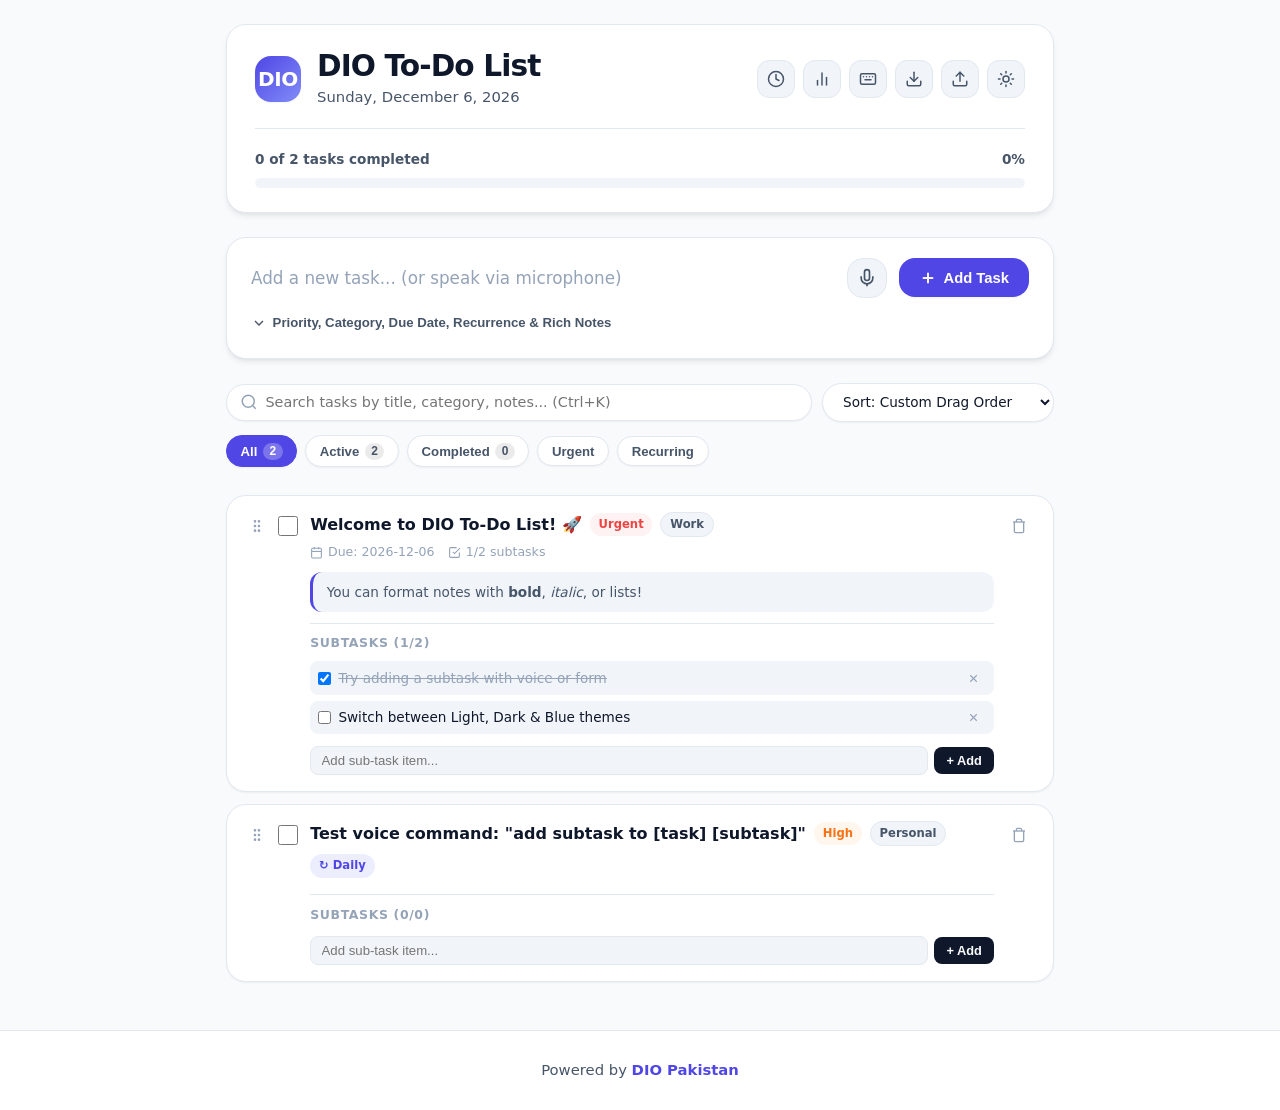
==== standalone.html @ 85b0a330 "DIO Pakistan" ====
<!DOCTYPE html>
<html lang="en">
<head>
  <meta charset="UTF-8" />
  <meta name="viewport" content="width=device-width, initial-scale=1.0" />
  <title>DIO To-Do List</title>
  <meta name="description" content="DIO To-Do List - Complete Single-File Productivity Suite" />
  <style>
    /* =========================================================
       CSS VARIABLES & THEME DEFINITIONS
       ========================================================= */
    :root {
      --font-sans: system-ui, -apple-system, BlinkMacSystemFont, "Segoe UI", Roboto, Oxygen, Ubuntu, Cantarell, "Helvetica Neue", sans-serif;
      --font-mono: ui-monospace, SFMono-Regular, Menlo, Monaco, Consolas, monospace;

      /* Light Theme Defaults */
      --bg-primary: #f8fafc;
      --bg-surface: #ffffff;
      --bg-surface-subtle: #f1f5f9;
      --bg-hover: #e2e8f0;
      --border-color: #e2e8f0;
      --border-subtle: #cbd5e1;

      --text-primary: #0f172a;
      --text-secondary: #475569;
      --text-muted: #94a3b8;

      --accent-primary: #4f46e5;
      --accent-primary-hover: #4338ca;
      --accent-primary-light: #eef2ff;
      --accent-text: #ffffff;

      --priority-urgent: #ef4444;
      --priority-urgent-bg: #fef2f2;
      --priority-high: #f97316;
      --priority-high-bg: #fff7ed;
      --priority-medium: #3b82f6;
      --priority-medium-bg: #eff6ff;
      --priority-low: #10b981;
      --priority-low-bg: #ecfdf5;

      --radius-sm: 8px;
      --radius-md: 12px;
      --radius-lg: 16px;
      --radius-xl: 20px;
      --radius-full: 9999px;

      --shadow-sm: 0 1px 2px 0 rgba(0, 0, 0, 0.05);
      --shadow-md: 0 4px 6px -1px rgba(0, 0, 0, 0.08), 0 2px 4px -2px rgba(0, 0, 0, 0.06);
      --shadow-lg: 0 10px 15px -3px rgba(0, 0, 0, 0.08), 0 4px 6px -4px rgba(0, 0, 0, 0.04);
      --shadow-xl: 0 20px 25px -5px rgba(0, 0, 0, 0.1), 0 8px 10px -6px rgba(0, 0, 0, 0.05);
      --shadow-floating: 0 12px 24px -4px rgba(79, 70, 229, 0.25);

      --transition-fast: 0.15s ease;
      --transition-normal: 0.25s cubic-bezier(0.16, 1, 0.3, 1);
    }

    /* Dark Theme */
    [data-theme="dark"] {
      --bg-primary: #090d16;
      --bg-surface: #131b2e;
      --bg-surface-subtle: #1c2742;
      --bg-hover: #263456;
      --border-color: #24304d;
      --border-subtle: #33436a;

      --text-primary: #f8fafc;
      --text-secondary: #cbd5e1;
      --text-muted: #64748b;

      --accent-primary: #6366f1;
      --accent-primary-hover: #4f46e5;
      --accent-primary-light: rgba(99, 102, 241, 0.18);
      --accent-text: #ffffff;

      --priority-urgent: #f87171;
      --priority-urgent-bg: rgba(239, 68, 68, 0.15);
      --priority-high: #fb923c;
      --priority-high-bg: rgba(249, 115, 22, 0.15);
      --priority-medium: #60a5fa;
      --priority-medium-bg: rgba(59, 130, 246, 0.15);
      --priority-low: #34d399;
      --priority-low-bg: rgba(16, 185, 129, 0.15);

      --shadow-sm: 0 1px 2px 0 rgba(0, 0, 0, 0.4);
      --shadow-md: 0 4px 10px rgba(0, 0, 0, 0.5);
      --shadow-lg: 0 10px 20px rgba(0, 0, 0, 0.6);
      --shadow-xl: 0 20px 30px rgba(0, 0, 0, 0.7);
      --shadow-floating: 0 12px 24px -4px rgba(99, 102, 241, 0.3);
    }

    /* Custom Blue Theme (Deep Ocean) */
    [data-theme="blue"] {
      --bg-primary: #0b192c;
      --bg-surface: #1e3e62;
      --bg-surface-subtle: #244870;
      --bg-hover: #2d5584;
      --border-color: #2d5584;
      --border-subtle: #3b6b9e;

      --text-primary: #ffffff;
      --text-secondary: #d1e2f3;
      --text-muted: #8eb0d4;

      --accent-primary: #0081c9;
      --accent-primary-hover: #006eb0;
      --accent-primary-light: rgba(0, 129, 201, 0.22);
      --accent-text: #ffffff;

      --priority-urgent: #ff6b6b;
      --priority-urgent-bg: rgba(255, 107, 107, 0.2);
      --priority-high: #ffa94d;
      --priority-high-bg: rgba(255, 169, 77, 0.2);
      --priority-medium: #4dabf7;
      --priority-medium-bg: rgba(77, 171, 247, 0.2);
      --priority-low: #51cf66;
      --priority-low-bg: rgba(81, 207, 102, 0.2);

      --shadow-sm: 0 1px 2px 0 rgba(0, 0, 0, 0.3);
      --shadow-md: 0 4px 10px rgba(0, 0, 0, 0.4);
      --shadow-lg: 0 10px 20px rgba(0, 0, 0, 0.5);
      --shadow-xl: 0 20px 30px rgba(0, 0, 0, 0.6);
      --shadow-floating: 0 12px 24px -4px rgba(0, 129, 201, 0.4);
    }

    /* =========================================================
       BASE & RESET
       ========================================================= */
    *, *::before, *::after {
      box-sizing: border-box;
      margin: 0;
      padding: 0;
    }

    html {
      scroll-behavior: smooth;
      -webkit-tap-highlight-color: transparent;
    }

    body {
      font-family: var(--font-sans);
      background-color: var(--bg-primary);
      color: var(--text-primary);
      line-height: 1.5;
      min-height: 100vh;
      display: flex;
      flex-direction: column;
      transition: background-color var(--transition-normal), color var(--transition-normal);
      overflow-x: hidden;
    }

    /* Container */
    .app-container {
      width: 100%;
      max-width: 860px;
      margin: 0 auto;
      padding: 1.5rem 1rem 3rem 1rem;
      flex: 1;
      display: flex;
      flex-direction: column;
      gap: 1.5rem;
    }

    /* =========================================================
       HEADER & MOBILE MEDIA QUERIES (Requested Feature #1 & #2)
       ========================================================= */
    .header-card {
      background: var(--bg-surface);
      border: 1px solid var(--border-color);
      border-radius: var(--radius-xl);
      padding: 1.5rem 1.75rem;
      box-shadow: var(--shadow-md);
      transition: all var(--transition-normal);
    }

    .header-top {
      display: flex;
      align-items: center;
      justify-content: space-between;
      gap: 1rem;
      flex-wrap: wrap;
    }

    .header-brand {
      display: flex;
      align-items: center;
      gap: 1rem;
    }

    .logo-badge {
      width: 46px;
      height: 46px;
      border-radius: var(--radius-lg);
      background: linear-gradient(135deg, var(--accent-primary), #818cf8);
      color: #ffffff;
      display: flex;
      align-items: center;
      justify-content: center;
      font-weight: 800;
      font-size: 1.25rem;
      letter-spacing: -0.02em;
      box-shadow: var(--shadow-sm);
      flex-shrink: 0;
    }

    .header-titles {
      display: flex;
      flex-direction: column;
    }

    /* Prominent Heading */
    .app-title {
      font-size: 1.85rem;
      font-weight: 800;
      letter-spacing: -0.03em;
      color: var(--text-primary);
      line-height: 1.15;
    }

    /* Header Date */
    .header-date {
      font-size: 0.925rem;
      font-weight: 500;
      color: var(--text-secondary);
      margin-top: 0.2rem;
    }

    /* Header Controls */
    .header-controls {
      display: flex;
      align-items: center;
      gap: 0.5rem;
      flex-wrap: wrap;
    }

    .icon-btn {
      background: var(--bg-surface-subtle);
      border: 1px solid var(--border-color);
      color: var(--text-secondary);
      border-radius: var(--radius-md);
      width: 38px;
      height: 38px;
      display: inline-flex;
      align-items: center;
      justify-content: center;
      cursor: pointer;
      transition: all var(--transition-fast);
      position: relative;
    }

    .icon-btn:hover {
      background: var(--bg-hover);
      color: var(--text-primary);
      border-color: var(--border-subtle);
      transform: translateY(-1px);
    }

    .icon-btn:active {
      transform: translateY(0);
    }

    .icon-btn svg {
      width: 18px;
      height: 18px;
      stroke-width: 2;
      stroke: currentColor;
      fill: none;
      stroke-linecap: round;
      stroke-linejoin: round;
    }

    /* Mobile view styles: prominent heading, date, and centered controls */
    @media (max-width: 640px) {
      .header-card {
        padding: 1.25rem 1rem;
        text-align: center;
      }
      .header-top {
        flex-direction: column;
        align-items: center;
        justify-content: center;
        gap: 1rem;
      }
      .header-brand {
        flex-direction: column;
        align-items: center;
        text-align: center;
        gap: 0.75rem;
      }
      .app-title {
        font-size: 2.15rem !important; /* Larger & more prominent on mobile */
        font-weight: 900;
        line-height: 1.1;
      }
      .header-date {
        font-size: 1.05rem !important; /* Scaled proportionately for mobile */
        font-weight: 600;
        margin-top: 0.35rem;
      }
      .header-controls {
        width: 100%;
        justify-content: center; /* Centered control icons on mobile */
        gap: 0.65rem;
      }
      .icon-btn {
        width: 42px;
        height: 42px;
      }
    }

    /* =========================================================
       PROGRESS BAR
       ========================================================= */
    .progress-section {
      margin-top: 1.25rem;
      padding-top: 1.25rem;
      border-top: 1px solid var(--border-color);
    }

    .progress-labels {
      display: flex;
      justify-content: space-between;
      align-items: center;
      font-size: 0.85rem;
      font-weight: 600;
      color: var(--text-secondary);
      margin-bottom: 0.5rem;
    }

    .progress-track {
      width: 100%;
      height: 10px;
      background: var(--bg-surface-subtle);
      border-radius: var(--radius-full);
      overflow: hidden;
      position: relative;
    }

    .progress-fill {
      height: 100%;
      background: linear-gradient(90deg, var(--accent-primary), #10b981);
      border-radius: var(--radius-full);
      transition: width 0.4s cubic-bezier(0.16, 1, 0.3, 1);
      width: 0%;
    }

    /* =========================================================
       TASK INPUT AREA & VOICE RECOGNITION
       ========================================================= */
    .task-input-card {
      background: var(--bg-surface);
      border: 1px solid var(--border-color);
      border-radius: var(--radius-xl);
      padding: 1.25rem 1.5rem;
      box-shadow: var(--shadow-md);
      display: flex;
      flex-direction: column;
      gap: 0.85rem;
      transition: all var(--transition-normal);
    }

    .task-input-main {
      display: flex;
      align-items: center;
      gap: 0.75rem;
    }

    .task-main-input {
      flex: 1;
      font-family: inherit;
      font-size: 1.05rem;
      font-weight: 500;
      color: var(--text-primary);
      background: transparent;
      border: none;
      outline: none;
    }

    .task-main-input::placeholder {
      color: var(--text-muted);
    }

    .voice-btn {
      background: var(--bg-surface-subtle);
      border: 1px solid var(--border-color);
      color: var(--text-secondary);
      border-radius: var(--radius-lg);
      width: 40px;
      height: 40px;
      display: inline-flex;
      align-items: center;
      justify-content: center;
      cursor: pointer;
      transition: all var(--transition-fast);
      flex-shrink: 0;
    }

    .voice-btn:hover {
      color: var(--text-primary);
      background: var(--bg-hover);
    }

    .voice-btn.listening {
      background: #ef4444;
      color: #ffffff;
      border-color: #dc2626;
      animation: pulse 1.2s infinite;
    }

    @keyframes pulse {
      0% { transform: scale(1); box-shadow: 0 0 0 0 rgba(239, 68, 68, 0.5); }
      70% { transform: scale(1.05); box-shadow: 0 0 0 10px rgba(239, 68, 68, 0); }
      100% { transform: scale(1); box-shadow: 0 0 0 0 rgba(239, 68, 68, 0); }
    }

    .add-task-btn {
      background: var(--accent-primary);
      color: var(--accent-text);
      border: none;
      border-radius: var(--radius-lg);
      padding: 0.65rem 1.25rem;
      font-size: 0.925rem;
      font-weight: 600;
      display: inline-flex;
      align-items: center;
      gap: 0.4rem;
      cursor: pointer;
      transition: all var(--transition-fast);
      box-shadow: var(--shadow-sm);
      flex-shrink: 0;
    }

    .add-task-btn:hover {
      background: var(--accent-primary-hover);
      transform: translateY(-1px);
      box-shadow: var(--shadow-md);
    }

    .voice-banner {
      display: none;
      padding: 0.6rem 0.9rem;
      border-radius: var(--radius-md);
      font-size: 0.85rem;
      animation: fadeIn 0.2s ease-out;
    }

    .voice-banner.active {
      display: flex;
      align-items: center;
      justify-content: space-between;
      background: #fef2f2;
      border: 1px solid #fecaca;
      color: #b91c1c;
    }

    [data-theme="dark"] .voice-banner.active {
      background: rgba(239, 68, 68, 0.15);
      border-color: rgba(239, 68, 68, 0.3);
      color: #fca5a5;
    }

    .voice-feedback {
      display: none;
      padding: 0.6rem 0.9rem;
      border-radius: var(--radius-md);
      font-size: 0.85rem;
      font-weight: 500;
    }

    .voice-feedback.success {
      display: flex;
      align-items: center;
      gap: 0.5rem;
      background: #ecfdf5;
      border: 1px solid #a7f3d0;
      color: #065f46;
    }

    .voice-feedback.error {
      display: flex;
      align-items: center;
      gap: 0.5rem;
      background: #fef2f2;
      border: 1px solid #fecaca;
      color: #991b1b;
    }

    [data-theme="dark"] .voice-feedback.success {
      background: rgba(16, 185, 129, 0.15);
      border-color: rgba(16, 185, 129, 0.3);
      color: #6ee7b7;
    }

    [data-theme="dark"] .voice-feedback.error {
      background: rgba(239, 68, 68, 0.15);
      border-color: rgba(239, 68, 68, 0.3);
      color: #fca5a5;
    }

    /* Advanced Task Details Dropdown (Collapsible) */
    .task-details-toggle {
      background: none;
      border: none;
      color: var(--text-secondary);
      font-size: 0.825rem;
      font-weight: 600;
      cursor: pointer;
      display: inline-flex;
      align-items: center;
      gap: 0.35rem;
      padding: 0.2rem 0;
    }

    .task-details-toggle:hover {
      color: var(--text-primary);
    }

    .task-details-panel {
      display: none;
      flex-direction: column;
      gap: 0.85rem;
      padding-top: 0.85rem;
      border-top: 1px dashed var(--border-color);
    }

    .task-details-panel.open {
      display: flex;
    }

    .details-grid {
      display: grid;
      grid-template-columns: repeat(auto-fit, minmax(180px, 1fr));
      gap: 0.75rem;
    }

    .form-group {
      display: flex;
      flex-direction: column;
      gap: 0.3rem;
    }

    .form-group label {
      font-size: 0.75rem;
      font-weight: 700;
      text-transform: uppercase;
      letter-spacing: 0.04em;
      color: var(--text-muted);
    }

    .form-select, .form-input {
      font-family: inherit;
      font-size: 0.875rem;
      padding: 0.5rem 0.75rem;
      border-radius: var(--radius-md);
      border: 1px solid var(--border-color);
      background: var(--bg-surface-subtle);
      color: var(--text-primary);
      outline: none;
      transition: border-color var(--transition-fast);
    }

    .form-select:focus, .form-input:focus {
      border-color: var(--accent-primary);
    }

    /* Rich Text Toolbar for Task Notes */
    .richtext-toolbar {
      display: flex;
      align-items: center;
      gap: 0.25rem;
      background: var(--bg-surface-subtle);
      border: 1px solid var(--border-color);
      border-bottom: none;
      border-top-left-radius: var(--radius-md);
      border-top-right-radius: var(--radius-md);
      padding: 0.35rem 0.5rem;
      flex-wrap: wrap;
    }

    .rt-btn {
      background: transparent;
      border: none;
      color: var(--text-secondary);
      border-radius: var(--radius-sm);
      width: 28px;
      height: 28px;
      display: inline-flex;
      align-items: center;
      justify-content: center;
      font-size: 0.85rem;
      font-weight: 700;
      cursor: pointer;
    }

    .rt-btn:hover {
      background: var(--bg-hover);
      color: var(--text-primary);
    }

    .richtext-editor {
      min-height: 70px;
      max-height: 160px;
      overflow-y: auto;
      border: 1px solid var(--border-color);
      border-bottom-left-radius: var(--radius-md);
      border-bottom-right-radius: var(--radius-md);
      padding: 0.6rem 0.75rem;
      font-size: 0.875rem;
      color: var(--text-primary);
      background: var(--bg-surface-subtle);
      outline: none;
    }

    .richtext-editor:focus {
      border-color: var(--accent-primary);
    }

    /* =========================================================
       FILTERS, SEARCH & CATEGORY BAR
       ========================================================= */
    .controls-bar {
      display: flex;
      flex-direction: column;
      gap: 0.85rem;
    }

    .search-row {
      display: flex;
      gap: 0.65rem;
      align-items: center;
    }

    .search-box {
      flex: 1;
      position: relative;
      display: flex;
      align-items: center;
    }

    .search-icon {
      position: absolute;
      left: 0.85rem;
      color: var(--text-muted);
      pointer-events: none;
      width: 18px;
      height: 18px;
    }

    .search-input {
      width: 100%;
      padding: 0.6rem 1rem 0.6rem 2.4rem;
      border-radius: var(--radius-xl);
      border: 1px solid var(--border-color);
      background: var(--bg-surface);
      color: var(--text-primary);
      font-family: inherit;
      font-size: 0.9rem;
      outline: none;
      box-shadow: var(--shadow-sm);
      transition: all var(--transition-fast);
    }

    .search-input:focus {
      border-color: var(--accent-primary);
      box-shadow: 0 0 0 3px var(--accent-primary-light);
    }

    .sort-select {
      font-family: inherit;
      font-size: 0.85rem;
      font-weight: 500;
      padding: 0.6rem 1rem;
      border-radius: var(--radius-xl);
      border: 1px solid var(--border-color);
      background: var(--bg-surface);
      color: var(--text-primary);
      outline: none;
      cursor: pointer;
      box-shadow: var(--shadow-sm);
    }

    .filter-pills {
      display: flex;
      align-items: center;
      gap: 0.5rem;
      overflow-x: auto;
      padding-bottom: 0.25rem;
      scrollbar-width: none;
    }

    .filter-pills::-webkit-scrollbar {
      display: none;
    }

    .filter-pill {
      background: var(--bg-surface);
      border: 1px solid var(--border-color);
      color: var(--text-secondary);
      padding: 0.4rem 0.85rem;
      border-radius: var(--radius-full);
      font-size: 0.825rem;
      font-weight: 600;
      cursor: pointer;
      white-space: nowrap;
      transition: all var(--transition-fast);
      box-shadow: var(--shadow-sm);
      display: inline-flex;
      align-items: center;
      gap: 0.35rem;
    }

    .filter-pill:hover {
      background: var(--bg-surface-subtle);
      color: var(--text-primary);
    }

    .filter-pill.active {
      background: var(--accent-primary);
      color: var(--accent-text);
      border-color: var(--accent-primary);
    }

    .filter-count {
      background: rgba(0, 0, 0, 0.08);
      padding: 0.1rem 0.4rem;
      border-radius: var(--radius-full);
      font-size: 0.75rem;
    }

    .filter-pill.active .filter-count {
      background: rgba(255, 255, 255, 0.25);
    }

    /* =========================================================
       TASK LIST & DRAG AND DROP
       ========================================================= */
    .task-list {
      list-style: none;
      display: flex;
      flex-direction: column;
      gap: 0.75rem;
    }

    .task-item {
      background: var(--bg-surface);
      border: 1px solid var(--border-color);
      border-radius: var(--radius-xl);
      padding: 1rem 1.25rem;
      box-shadow: var(--shadow-sm);
      display: flex;
      flex-direction: column;
      gap: 0.75rem;
      transition: transform var(--transition-fast), box-shadow var(--transition-fast), border-color var(--transition-fast);
      position: relative;
    }

    .task-item:hover {
      box-shadow: var(--shadow-md);
      border-color: var(--border-subtle);
    }

    .task-item.dragging {
      opacity: 0.5;
      transform: scale(0.98);
      border-style: dashed;
    }

    .task-item.drag-over {
      border-color: var(--accent-primary);
      box-shadow: 0 0 0 2px var(--accent-primary);
    }

    .task-item.completed-task {
      opacity: 0.7;
    }

    .task-item.completed-task .task-title-text {
      text-decoration: line-through;
      color: var(--text-muted);
    }

    .task-main-row {
      display: flex;
      align-items: flex-start;
      gap: 0.75rem;
    }

    .drag-handle {
      cursor: grab;
      color: var(--text-muted);
      margin-top: 0.25rem;
      padding: 0.1rem;
      display: inline-flex;
      align-items: center;
      justify-content: center;
    }

    .drag-handle:active {
      cursor: grabbing;
    }

    .task-checkbox {
      margin-top: 0.25rem;
      width: 20px;
      height: 20px;
      border-radius: var(--radius-sm);
      accent-color: var(--accent-primary);
      cursor: pointer;
    }

    .task-content {
      flex: 1;
      display: flex;
      flex-direction: column;
      gap: 0.35rem;
      min-width: 0;
    }

    .task-title-row {
      display: flex;
      align-items: center;
      gap: 0.5rem;
      flex-wrap: wrap;
    }

    .task-title-text {
      font-size: 1rem;
      font-weight: 600;
      color: var(--text-primary);
      word-break: break-word;
    }

    /* Badges */
    .badge {
      font-size: 0.725rem;
      font-weight: 700;
      padding: 0.18rem 0.55rem;
      border-radius: var(--radius-full);
      display: inline-flex;
      align-items: center;
      gap: 0.25rem;
      text-transform: capitalize;
    }

    .badge-urgent { background: var(--priority-urgent-bg); color: var(--priority-urgent); }
    .badge-high { background: var(--priority-high-bg); color: var(--priority-high); }
    .badge-medium { background: var(--priority-medium-bg); color: var(--priority-medium); }
    .badge-low { background: var(--priority-low-bg); color: var(--priority-low); }

    .badge-category {
      background: var(--bg-surface-subtle);
      color: var(--text-secondary);
      border: 1px solid var(--border-color);
    }

    .badge-recurring {
      background: rgba(129, 140, 248, 0.15);
      color: #4f46e5;
    }

    [data-theme="dark"] .badge-recurring {
      color: #a5b4fc;
    }

    .task-meta-row {
      display: flex;
      align-items: center;
      gap: 0.85rem;
      font-size: 0.785rem;
      color: var(--text-muted);
      flex-wrap: wrap;
    }

    .meta-item {
      display: inline-flex;
      align-items: center;
      gap: 0.3rem;
    }

    .meta-item.overdue {
      color: #ef4444;
      font-weight: 600;
    }

    .task-actions {
      display: flex;
      align-items: center;
      gap: 0.35rem;
    }

    .action-btn {
      background: transparent;
      border: none;
      color: var(--text-muted);
      padding: 0.35rem;
      border-radius: var(--radius-sm);
      cursor: pointer;
      display: inline-flex;
      align-items: center;
      justify-content: center;
      transition: all var(--transition-fast);
    }

    .action-btn:hover {
      background: var(--bg-surface-subtle);
      color: var(--text-primary);
    }

    .action-btn.delete-btn:hover {
      color: #ef4444;
      background: #fef2f2;
    }

    [data-theme="dark"] .action-btn.delete-btn:hover {
      background: rgba(239, 68, 68, 0.2);
    }

    /* Sub-tasks Section */
    .subtasks-box {
      margin-top: 0.35rem;
      padding-top: 0.65rem;
      border-top: 1px solid var(--border-color);
      display: flex;
      flex-direction: column;
      gap: 0.5rem;
    }

    .subtask-header {
      display: flex;
      align-items: center;
      justify-content: space-between;
      font-size: 0.78rem;
      font-weight: 700;
      text-transform: uppercase;
      letter-spacing: 0.05em;
      color: var(--text-muted);
    }

    .subtask-list {
      list-style: none;
      display: flex;
      flex-direction: column;
      gap: 0.35rem;
    }

    .subtask-item {
      display: flex;
      align-items: center;
      justify-content: space-between;
      gap: 0.5rem;
      padding: 0.3rem 0.5rem;
      background: var(--bg-surface-subtle);
      border-radius: var(--radius-sm);
      font-size: 0.85rem;
    }

    .subtask-label {
      display: flex;
      align-items: center;
      gap: 0.45rem;
      cursor: pointer;
      flex: 1;
    }

    .subtask-label.completed span {
      text-decoration: line-through;
      color: var(--text-muted);
    }

    .subtask-add-form {
      display: flex;
      align-items: center;
      gap: 0.4rem;
      margin-top: 0.2rem;
    }

    .subtask-input {
      flex: 1;
      padding: 0.4rem 0.65rem;
      border-radius: var(--radius-sm);
      border: 1px solid var(--border-color);
      background: var(--bg-surface-subtle);
      color: var(--text-primary);
      font-size: 0.825rem;
      outline: none;
    }

    .subtask-input:focus {
      border-color: var(--accent-primary);
    }

    .subtask-btn {
      padding: 0.4rem 0.75rem;
      background: var(--text-primary);
      color: var(--bg-primary);
      border: none;
      border-radius: var(--radius-sm);
      font-size: 0.8rem;
      font-weight: 600;
      cursor: pointer;
    }

    /* Notes preview inside task */
    .task-notes-preview {
      background: var(--bg-surface-subtle);
      padding: 0.6rem 0.85rem;
      border-radius: var(--radius-md);
      font-size: 0.85rem;
      color: var(--text-secondary);
      border-left: 3px solid var(--accent-primary);
      margin-top: 0.3rem;
    }

    /* Empty state */
    .empty-state {
      text-align: center;
      padding: 3rem 1.5rem;
      background: var(--bg-surface);
      border: 2px dashed var(--border-color);
      border-radius: var(--radius-xl);
      color: var(--text-muted);
      display: flex;
      flex-direction: column;
      align-items: center;
      gap: 0.75rem;
    }

    .empty-state svg {
      width: 48px;
      height: 48px;
      color: var(--text-muted);
      opacity: 0.6;
    }

    /* =========================================================
       MODALS (Pomodoro, Analytics, Shortcuts, Categories)
       ========================================================= */
    .modal-overlay {
      position: fixed;
      inset: 0;
      background: rgba(0, 0, 0, 0.6);
      backdrop-filter: blur(4px);
      display: none;
      align-items: center;
      justify-content: center;
      z-index: 1000;
      padding: 1rem;
      animation: fadeIn 0.2s ease-out;
    }

    .modal-overlay.open {
      display: flex;
    }

    .modal-card {
      background: var(--bg-surface);
      border: 1px solid var(--border-color);
      border-radius: var(--radius-xl);
      box-shadow: var(--shadow-xl);
      width: 100%;
      max-width: 540px;
      max-height: 90vh;
      overflow-y: auto;
      padding: 1.75rem;
      position: relative;
      animation: modalPop 0.25s cubic-bezier(0.16, 1, 0.3, 1);
    }

    @keyframes modalPop {
      0% { transform: scale(0.95) translateY(10px); opacity: 0; }
      100% { transform: scale(1) translateY(0); opacity: 1; }
    }

    @keyframes fadeIn {
      from { opacity: 0; }
      to { opacity: 1; }
    }

    .modal-header {
      display: flex;
      align-items: center;
      justify-content: space-between;
      margin-bottom: 1.25rem;
      padding-bottom: 0.75rem;
      border-bottom: 1px solid var(--border-color);
    }

    .modal-title {
      font-size: 1.25rem;
      font-weight: 700;
      color: var(--text-primary);
      display: flex;
      align-items: center;
      gap: 0.5rem;
    }

    .modal-close {
      background: transparent;
      border: none;
      color: var(--text-muted);
      cursor: pointer;
      padding: 0.3rem;
      border-radius: var(--radius-sm);
    }

    .modal-close:hover {
      color: var(--text-primary);
      background: var(--bg-hover);
    }

    /* Pomodoro Timer specific */
    .pomo-display {
      text-align: center;
      padding: 1.5rem 0;
    }

    .pomo-mode-tabs {
      display: flex;
      justify-content: center;
      gap: 0.5rem;
      margin-bottom: 1.25rem;
    }

    .pomo-tab {
      padding: 0.4rem 0.85rem;
      border-radius: var(--radius-full);
      border: 1px solid var(--border-color);
      background: var(--bg-surface-subtle);
      color: var(--text-secondary);
      font-size: 0.85rem;
      font-weight: 600;
      cursor: pointer;
    }

    .pomo-tab.active {
      background: var(--accent-primary);
      color: #fff;
      border-color: var(--accent-primary);
    }

    .pomo-time {
      font-family: var(--font-mono);
      font-size: 4rem;
      font-weight: 800;
      letter-spacing: -0.02em;
      color: var(--text-primary);
      margin-bottom: 1.25rem;
    }

    .pomo-controls {
      display: flex;
      justify-content: center;
      gap: 0.75rem;
    }

    .pomo-btn {
      padding: 0.65rem 1.5rem;
      border-radius: var(--radius-lg);
      font-weight: 700;
      font-size: 0.95rem;
      cursor: pointer;
      border: none;
    }

    .pomo-btn.start {
      background: var(--accent-primary);
      color: #fff;
    }

    .pomo-btn.pause {
      background: #f97316;
      color: #fff;
    }

    .pomo-btn.reset {
      background: var(--bg-surface-subtle);
      border: 1px solid var(--border-color);
      color: var(--text-primary);
    }

    /* Analytics Charts / Cards */
    .analytics-grid {
      display: grid;
      grid-template-columns: repeat(2, 1fr);
      gap: 1rem;
      margin-bottom: 1.5rem;
    }

    .stat-card {
      background: var(--bg-surface-subtle);
      padding: 1rem;
      border-radius: var(--radius-lg);
      border: 1px solid var(--border-color);
      text-align: center;
    }

    .stat-value {
      font-size: 1.85rem;
      font-weight: 800;
      color: var(--accent-primary);
    }

    .stat-label {
      font-size: 0.8rem;
      font-weight: 600;
      color: var(--text-muted);
      text-transform: uppercase;
      letter-spacing: 0.04em;
    }

    .analytics-bars {
      display: flex;
      flex-direction: column;
      gap: 0.75rem;
    }

    .bar-row {
      display: flex;
      flex-direction: column;
      gap: 0.25rem;
    }

    .bar-meta {
      display: flex;
      justify-content: space-between;
      font-size: 0.8rem;
      font-weight: 600;
      color: var(--text-secondary);
    }

    .bar-track {
      height: 8px;
      background: var(--bg-surface-subtle);
      border-radius: var(--radius-full);
      overflow: hidden;
    }

    .bar-fill {
      height: 100%;
      background: var(--accent-primary);
      border-radius: var(--radius-full);
    }

    /* Shortcuts Table */
    .shortcuts-list {
      display: flex;
      flex-direction: column;
      gap: 0.65rem;
    }

    .shortcut-row {
      display: flex;
      align-items: center;
      justify-content: space-between;
      padding: 0.45rem 0.65rem;
      background: var(--bg-surface-subtle);
      border-radius: var(--radius-md);
      font-size: 0.875rem;
    }

    .shortcut-key {
      font-family: var(--font-mono);
      background: var(--bg-surface);
      border: 1px solid var(--border-subtle);
      border-bottom-width: 2px;
      padding: 0.15rem 0.5rem;
      border-radius: var(--radius-sm);
      font-size: 0.75rem;
      font-weight: 700;
      color: var(--text-primary);
    }

    /* =========================================================
       FLOATING SCROLL TO TOP BUTTON (Requested Feature #3)
       ========================================================= */
    .scroll-top-btn {
      position: fixed;
      bottom: 2rem;
      right: 2rem;
      width: 48px;
      height: 48px;
      border-radius: var(--radius-full);
      background: var(--accent-primary);
      color: var(--accent-text);
      border: none;
      box-shadow: var(--shadow-floating);
      display: flex;
      align-items: center;
      justify-content: center;
      cursor: pointer;
      opacity: 0;
      visibility: hidden;
      transform: translateY(15px);
      transition: all var(--transition-normal);
      z-index: 99;
    }

    .scroll-top-btn.visible {
      opacity: 1;
      visibility: visible;
      transform: translateY(0);
    }

    .scroll-top-btn:hover {
      background: var(--accent-primary-hover);
      transform: translateY(-3px);
      box-shadow: 0 16px 28px -4px rgba(79, 70, 229, 0.4);
    }

    .scroll-top-btn svg {
      width: 22px;
      height: 22px;
      stroke-width: 2.5;
    }

    /* =========================================================
       FOOTER (Requested Feature #6)
       ========================================================= */
    .app-footer {
      width: 100%;
      text-align: center;
      padding: 1.75rem 1rem;
      font-size: 0.925rem;
      font-weight: 500;
      color: var(--text-secondary);
      border-top: 1px solid var(--border-color);
      background: var(--bg-surface);
      margin-top: auto;
    }

    .app-footer a {
      color: var(--accent-primary);
      text-decoration: none;
      font-weight: 700;
      transition: color var(--transition-fast);
    }

    .app-footer a:hover {
      text-decoration: underline;
      color: var(--accent-primary-hover);
    }

    /* Hidden file inputs */
    #import-file-input {
      display: none;
    }
  </style>
</head>
<body>

  <!-- Floating Scroll To Top Button (Requested Feature #3) -->
  <button id="scroll-top-btn" class="scroll-top-btn" aria-label="Scroll to top of page" title="Scroll to top">
    <svg viewBox="0 0 24 24" fill="none" stroke="currentColor" stroke-linecap="round" stroke-linejoin="round">
      <path d="m18 15-6-6-6 6"/>
    </svg>
  </button>

  <div class="app-container">
    <!-- ==========================================
         HEADER (Requested Feature #1 & #2)
         ========================================== -->
    <header class="header-card">
      <div class="header-top">
        <div class="header-brand">
          <div class="logo-badge">DIO</div>
          <div class="header-titles">
            <h1 class="app-title" id="app-title">DIO To-Do List</h1>
            <p class="header-date" id="header-date">Loading date...</p>
          </div>
        </div>

        <!-- Centered Control Icons on Mobile View -->
        <div class="header-controls">
          <!-- Pomodoro Timer -->
          <button class="icon-btn" id="btn-open-pomo" title="Pomodoro Timer" aria-label="Open Pomodoro Timer">
            <svg viewBox="0 0 24 24"><circle cx="12" cy="12" r="10"/><polyline points="12 6 12 12 16 14"/></svg>
          </button>
          <!-- Analytics Dashboard -->
          <button class="icon-btn" id="btn-open-analytics" title="Productivity Analytics" aria-label="Open Analytics">
            <svg viewBox="0 0 24 24"><line x1="18" y1="20" x2="18" y2="10"/><line x1="12" y1="20" x2="12" y2="4"/><line x1="6" y1="20" x2="6" y2="14"/></svg>
          </button>
          <!-- Keyboard Shortcuts -->
          <button class="icon-btn" id="btn-open-shortcuts" title="Keyboard Shortcuts (?)" aria-label="Open Keyboard Shortcuts">
            <svg viewBox="0 0 24 24"><rect width="20" height="14" x="2" y="5" rx="2"/><line x1="6" x2="6.01" y1="9" y2="9"/><line x1="10" x2="10.01" y1="9" y2="9"/><line x1="14" x2="14.01" y1="9" y2="9"/><line x1="18" x2="18.01" y1="9" y2="9"/><line x1="8" x2="16" y1="13" y2="13"/></svg>
          </button>
          <!-- Export Tasks JSON -->
          <button class="icon-btn" id="btn-export" title="Export Tasks (JSON)" aria-label="Export Tasks">
            <svg viewBox="0 0 24 24"><path d="M21 15v4a2 2 0 0 1-2 2H5a2 2 0 0 1-2-2v-4"/><polyline points="7 10 12 15 17 10"/><line x1="12" x2="12" y1="15" y2="3"/></svg>
          </button>
          <!-- Import Tasks JSON -->
          <button class="icon-btn" id="btn-import-trigger" title="Import Tasks (JSON)" aria-label="Import Tasks">
            <svg viewBox="0 0 24 24"><path d="M21 15v4a2 2 0 0 1-2 2H5a2 2 0 0 1-2-2v-4"/><polyline points="17 8 12 3 7 8"/><line x1="12" x2="12" y1="3" y2="15"/></svg>
          </button>
          <!-- Theme Toggle (Light -> Dark -> Blue) -->
          <button class="icon-btn" id="btn-theme-toggle" title="Switch Theme (Light, Dark, Custom Blue)" aria-label="Switch Theme">
            <svg id="theme-icon" viewBox="0 0 24 24"><circle cx="12" cy="12" r="4"/><path d="M12 2v2"/><path d="M12 20v2"/><path d="m4.93 4.93 1.41 1.41"/><path d="m17.66 17.66 1.41 1.41"/><path d="M2 12h2"/><path d="M20 12h2"/><path d="m6.34 17.66-1.41 1.41"/><path d="m19.07 4.93-1.41 1.41"/></svg>
          </button>
        </div>
      </div>

      <!-- Task Completion Progress Bar -->
      <div class="progress-section">
        <div class="progress-labels">
          <span id="progress-text">0 of 0 tasks completed</span>
          <span id="progress-pct">0%</span>
        </div>
        <div class="progress-track">
          <div class="progress-fill" id="progress-fill"></div>
        </div>
      </div>
    </header>

    <!-- ==========================================
         TASK INPUT & VOICE RECOGNITION
         ========================================== -->
    <section class="task-input-card">
      <div class="task-input-main">
        <input
          type="text"
          id="task-title-input"
          class="task-main-input"
          placeholder="Add a new task... (or speak via microphone)"
          autocomplete="off"
        />
        <!-- Voice-to-Text Button (Supports 'add subtask to [task] [subtask]') -->
        <button id="btn-voice-input" class="voice-btn" title="Voice Input (Say 'add subtask to [task] [subtask]')">
          <svg viewBox="0 0 24 24" width="20" height="20" stroke="currentColor" fill="none" stroke-width="2"><path d="M12 2a3 3 0 0 0-3 3v7a3 3 0 0 0 6 0V5a3 3 0 0 0-3-3Z"/><path d="M19 10v2a7 7 0 0 1-14 0v-2"/><line x1="12" x2="12" y1="19" y2="22"/></svg>
        </button>
        <button id="btn-add-task" class="add-task-btn">
          <svg viewBox="0 0 24 24" width="18" height="18" stroke="currentColor" fill="none" stroke-width="2.5"><line x1="12" y1="5" x2="12" y2="19"/><line x1="5" y1="12" x2="19" y2="12"/></svg>
          <span>Add Task</span>
        </button>
      </div>

      <!-- Voice Listening Active Banner -->
      <div id="voice-banner" class="voice-banner">
        <span id="voice-status-text">🎙️ Listening... Speak your task or say "add subtask to [task] [subtask]"</span>
        <button id="btn-stop-voice" class="subtask-btn" style="padding: 0.2rem 0.5rem;">Done</button>
      </div>

      <!-- Voice Feedback Banner -->
      <div id="voice-feedback" class="voice-feedback"></div>

      <!-- Expandable Options Toggle -->
      <div>
        <button type="button" id="toggle-details-btn" class="task-details-toggle">
          <svg viewBox="0 0 24 24" width="16" height="16" stroke="currentColor" fill="none" stroke-width="2"><path d="m6 9 6 6 6-6"/></svg>
          <span>Priority, Category, Due Date, Recurrence & Rich Notes</span>
        </button>
      </div>

      <!-- Expandable Advanced Details Panel -->
      <div id="task-details-panel" class="task-details-panel">
        <div class="details-grid">
          <!-- Priority -->
          <div class="form-group">
            <label for="task-priority">Priority</label>
            <select id="task-priority" class="form-select">
              <option value="medium">Medium</option>
              <option value="urgent">Urgent</option>
              <option value="high">High</option>
              <option value="low">Low</option>
            </select>
          </div>

          <!-- Category -->
          <div class="form-group">
            <label for="task-category">Category</label>
            <select id="task-category" class="form-select">
              <option value="Work">Work</option>
              <option value="Personal">Personal</option>
              <option value="Shopping">Shopping</option>
              <option value="Health">Health</option>
              <option value="Learning">Learning</option>
            </select>
          </div>

          <!-- Due Date & Time -->
          <div class="form-group">
            <label for="task-due-date">Due Date</label>
            <input type="date" id="task-due-date" class="form-input" />
          </div>

          <!-- Recurring Tasks Capability (Pro Feature) -->
          <div class="form-group">
            <label for="task-recurrence">Recurrence</label>
            <select id="task-recurrence" class="form-select">
              <option value="none">None (Single Task)</option>
              <option value="daily">Daily</option>
              <option value="weekly">Weekly</option>
              <option value="monthly">Monthly</option>
            </select>
          </div>
        </div>

        <!-- Rich Text Notes (Pro Feature) -->
        <div class="form-group">
          <label>Rich Text Notes</label>
          <div class="richtext-toolbar">
            <button type="button" class="rt-btn" onclick="formatRichText('bold')" title="Bold (Ctrl+B)"><b>B</b></button>
            <button type="button" class="rt-btn" onclick="formatRichText('italic')" title="Italic (Ctrl+I)"><i>I</i></button>
            <button type="button" class="rt-btn" onclick="formatRichText('strikeThrough')" title="Strikethrough"><s>S</s></button>
            <button type="button" class="rt-btn" onclick="formatRichText('insertUnorderedList')" title="Bullet List">• List</button>
            <button type="button" class="rt-btn" onclick="formatRichText('formatBlock', '<h3>')" title="Heading">H3</button>
          </div>
          <div id="task-notes-editor" class="richtext-editor" contenteditable="true" placeholder="Add formatted task notes..."></div>
        </div>
      </div>
    </section>

    <!-- ==========================================
         SEARCH, CATEGORIES & FILTERS BAR
         ========================================== -->
    <section class="controls-bar">
      <div class="search-row">
        <div class="search-box">
          <svg class="search-icon" viewBox="0 0 24 24" fill="none" stroke="currentColor" stroke-width="2"><circle cx="11" cy="11" r="8"/><path d="m21 21-4.3-4.3"/></svg>
          <input type="text" id="search-input" class="search-input" placeholder="Search tasks by title, category, notes... (Ctrl+K)" />
        </div>
        <select id="sort-select" class="sort-select" title="Sort Tasks">
          <option value="order">Sort: Custom Drag Order</option>
          <option value="dueDate">Sort: Due Date (Earliest)</option>
          <option value="priority">Sort: Priority (Urgent first)</option>
          <option value="title">Sort: Title (A-Z)</option>
          <option value="created">Sort: Recently Added</option>
        </select>
      </div>

      <!-- Filter Pills -->
      <div class="filter-pills" id="status-filters">
        <button class="filter-pill active" data-filter="all">All <span class="filter-count" id="count-all">0</span></button>
        <button class="filter-pill" data-filter="active">Active <span class="filter-count" id="count-active">0</span></button>
        <button class="filter-pill" data-filter="completed">Completed <span class="filter-count" id="count-completed">0</span></button>
        <button class="filter-pill" data-filter="urgent">Urgent</button>
        <button class="filter-pill" data-filter="recurring">Recurring</button>
      </div>
    </section>

    <!-- ==========================================
         TASK LIST
         ========================================== -->
    <main>
      <ul id="task-list" class="task-list"></ul>
      <div id="empty-state" class="empty-state" style="display: none;">
        <svg viewBox="0 0 24 24" fill="none" stroke="currentColor" stroke-width="1.5"><rect width="18" height="18" x="3" y="3" rx="2"/><path d="m9 12 2 2 4-4"/></svg>
        <h3 style="font-size: 1.15rem; font-weight: 700; color: var(--text-primary);">No tasks found</h3>
        <p style="font-size: 0.9rem;">Add a task above or use the voice assistant to get organized.</p>
      </div>
    </main>
  </div>

  <!-- Hidden Import File Input -->
  <input type="file" id="import-file-input" accept=".json" />

  <!-- ==========================================
       MODAL 1: POMODORO TIMER (Pro Feature)
       ========================================== -->
  <div class="modal-overlay" id="pomo-modal">
    <div class="modal-card">
      <div class="modal-header">
        <h2 class="modal-title">
          <svg viewBox="0 0 24 24" width="22" height="22" stroke="currentColor" fill="none" stroke-width="2"><circle cx="12" cy="12" r="10"/><polyline points="12 6 12 12 16 14"/></svg>
          Pomodoro Focus Timer
        </h2>
        <button class="modal-close" onclick="closeModal('pomo-modal')">
          <svg viewBox="0 0 24 24" width="20" height="20" stroke="currentColor" fill="none" stroke-width="2"><line x1="18" y1="6" x2="6" y2="18"/><line x1="6" y1="6" x2="18" y2="18"/></svg>
        </button>
      </div>
      <div class="pomo-display">
        <div class="pomo-mode-tabs">
          <button class="pomo-tab active" onclick="setPomoMode('work')">Work (25m)</button>
          <button class="pomo-tab" onclick="setPomoMode('shortBreak')">Short Break (5m)</button>
          <button class="pomo-tab" onclick="setPomoMode('longBreak')">Long Break (15m)</button>
        </div>
        <div class="pomo-time" id="pomo-time-display">25:00</div>
        <div class="pomo-controls">
          <button class="pomo-btn start" id="pomo-toggle-btn" onclick="togglePomodoro()">Start</button>
          <button class="pomo-btn reset" onclick="resetPomodoro()">Reset</button>
        </div>
      </div>
    </div>
  </div>

  <!-- ==========================================
       MODAL 2: ACTIVITY ANALYTICS (Pro Feature)
       ========================================== -->
  <div class="modal-overlay" id="analytics-modal">
    <div class="modal-card">
      <div class="modal-header">
        <h2 class="modal-title">
          <svg viewBox="0 0 24 24" width="22" height="22" stroke="currentColor" fill="none" stroke-width="2"><line x1="18" y1="20" x2="18" y2="10"/><line x1="12" y1="20" x2="12" y2="4"/><line x1="6" y1="20" x2="6" y2="14"/></svg>
          Activity Analytics
        </h2>
        <button class="modal-close" onclick="closeModal('analytics-modal')">
          <svg viewBox="0 0 24 24" width="20" height="20" stroke="currentColor" fill="none" stroke-width="2"><line x1="18" y1="6" x2="6" y2="18"/><line x1="6" y1="6" x2="18" y2="18"/></svg>
        </button>
      </div>
      <div class="analytics-grid">
        <div class="stat-card">
          <div class="stat-value" id="stat-total">0</div>
          <div class="stat-label">Total Created</div>
        </div>
        <div class="stat-card">
          <div class="stat-value" id="stat-completed">0</div>
          <div class="stat-label">Completed</div>
        </div>
        <div class="stat-card">
          <div class="stat-value" id="stat-rate">0%</div>
          <div class="stat-label">Completion Rate</div>
        </div>
        <div class="stat-card">
          <div class="stat-value" id="stat-subtasks">0</div>
          <div class="stat-label">Sub-tasks Done</div>
        </div>
      </div>
      <h4 style="font-size: 0.9rem; font-weight: 700; margin-bottom: 0.75rem; color: var(--text-primary);">Priority Distribution</h4>
      <div class="analytics-bars" id="analytics-priority-bars"></div>
    </div>
  </div>

  <!-- ==========================================
       MODAL 3: KEYBOARD SHORTCUTS (Pro Feature)
       ========================================== -->
  <div class="modal-overlay" id="shortcuts-modal">
    <div class="modal-card">
      <div class="modal-header">
        <h2 class="modal-title">
          <svg viewBox="0 0 24 24" width="22" height="22" stroke="currentColor" fill="none" stroke-width="2"><rect width="20" height="14" x="2" y="5" rx="2"/></svg>
          Keyboard Shortcuts
        </h2>
        <button class="modal-close" onclick="closeModal('shortcuts-modal')">
          <svg viewBox="0 0 24 24" width="20" height="20" stroke="currentColor" fill="none" stroke-width="2"><line x1="18" y1="6" x2="6" y2="18"/><line x1="6" y1="6" x2="18" y2="18"/></svg>
        </button>
      </div>
      <div class="shortcuts-list">
        <div class="shortcut-row"><span>Quick Add Task Focus</span><span class="shortcut-key">N</span></div>
        <div class="shortcut-row"><span>Global Search</span><span class="shortcut-key">Ctrl / Cmd + K</span></div>
        <div class="shortcut-row"><span>Pomodoro Timer</span><span class="shortcut-key">P</span></div>
        <div class="shortcut-row"><span>Toggle Theme</span><span class="shortcut-key">T</span></div>
        <div class="shortcut-row"><span>Open Analytics</span><span class="shortcut-key">A</span></div>
        <div class="shortcut-row"><span>Keyboard Help</span><span class="shortcut-key">?</span></div>
        <div class="shortcut-row"><span>Close Any Modal</span><span class="shortcut-key">Esc</span></div>
      </div>
    </div>
  </div>

  <!-- ==========================================
       FOOTER (Requested Feature #6)
       ========================================== -->
  <footer class="app-footer">
    Powered by <a href="https://www.diopakistan.com" target="_blank" rel="noopener noreferrer">DIO Pakistan</a>
  </footer>

  <!-- =========================================================
       VANILLA JAVASCRIPT APPLICATION LOGIC
       ========================================================= -->
  <script>
    /* =========================================================
       STATE MANAGEMENT & LOCAL STORAGE
       ========================================================= */
    const STORAGE_KEY = 'dio_todos_standalone_v1';
    const THEME_KEY = 'dio_theme_standalone_v1';

    let todos = [];
    let currentFilter = 'all';
    let searchQuery = '';
    let sortMethod = 'order';

    // Sound alert generator using Web Audio API (No external sound files required)
    function playBeep(freq = 600, duration = 0.15, type = 'sine') {
      try {
        const AudioCtx = window.AudioContext || window.webkitAudioContext;
        if (!AudioCtx) return;
        const ctx = new AudioCtx();
        const osc = ctx.createOscillator();
        const gain = ctx.createGain();
        osc.type = type;
        osc.frequency.setValueAtTime(freq, ctx.currentTime);
        gain.gain.setValueAtTime(0.2, ctx.currentTime);
        gain.gain.exponentialRampToValueAtTime(0.001, ctx.currentTime + duration);
        osc.connect(gain);
        gain.connect(ctx.destination);
        osc.start();
        osc.stop(ctx.currentTime + duration);
      } catch (e) {
        // audio playback might be restricted before user gesture
      }
    }

    function initData() {
      const saved = localStorage.getItem(STORAGE_KEY);
      if (saved) {
        try {
          todos = JSON.parse(saved);
        } catch (e) {
          todos = [];
        }
      } else {
        // Initial sample tasks
        todos = [
          {
            id: 'task-1',
            title: 'Welcome to DIO To-Do List! 🚀',
            category: 'Work',
            priority: 'urgent',
            completed: false,
            createdAt: new Date().toISOString(),
            subtasks: [
              { id: 'sub-1', title: 'Try adding a subtask with voice or form', completed: true },
              { id: 'sub-2', title: 'Switch between Light, Dark & Blue themes', completed: false }
            ],
            notes: '<p>You can format notes with <b>bold</b>, <i>italic</i>, or lists!</p>',
            recurrence: 'none',
            dueDate: new Date().toISOString().split('T')[0]
          },
          {
            id: 'task-2',
            title: 'Test voice command: "add subtask to [task] [subtask]"',
            category: 'Personal',
            priority: 'high',
            completed: false,
            createdAt: new Date().toISOString(),
            subtasks: [],
            recurrence: 'daily'
          }
        ];
        saveTodos();
      }
    }

    function saveTodos() {
      localStorage.setItem(STORAGE_KEY, JSON.stringify(todos));
      render();
    }

    /* =========================================================
       THEME CONTROLLER (Light, Dark, Custom Blue)
       ========================================================= */
    const themes = ['light', 'dark', 'blue'];
    let currentTheme = localStorage.getItem(THEME_KEY) || 'light';

    function applyTheme(theme) {
      currentTheme = theme;
      document.documentElement.setAttribute('data-theme', theme);
      localStorage.setItem(THEME_KEY, theme);

      const icon = document.getElementById('theme-icon');
      if (theme === 'dark') {
        icon.innerHTML = '<path d="M12 3a6 6 0 0 0 9 9 9 9 0 1 1-9-9Z"/>';
      } else if (theme === 'blue') {
        icon.innerHTML = '<path d="m12 3-1.9 5.8a2 2 0 0 1-1.3 1.3L3 12l5.8 1.9a2 2 0 0 1 1.3 1.3L12 21l1.9-5.8a2 2 0 0 1 1.3-1.3L21 12l-5.8-1.9a2 2 0 0 1-1.3-1.3Z"/>';
      } else {
        icon.innerHTML = '<circle cx="12" cy="12" r="4"/><path d="M12 2v2"/><path d="M12 20v2"/><path d="m4.93 4.93 1.41 1.41"/><path d="m17.66 17.66 1.41 1.41"/><path d="M2 12h2"/><path d="M20 12h2"/><path d="m6.34 17.66-1.41 1.41"/><path d="m19.07 4.93-1.41 1.41"/>';
      }
    }

    function cycleTheme() {
      const nextIndex = (themes.indexOf(currentTheme) + 1) % themes.length;
      applyTheme(themes[nextIndex]);
      playBeep(450, 0.08);
    }

    /* =========================================================
       DATE HEADER FORMATTER
       ========================================================= */
    function updateHeaderDate() {
      const now = new Date();
      const options = { weekday: 'long', year: 'numeric', month: 'long', day: 'numeric' };
      document.getElementById('header-date').textContent = now.toLocaleDateString('en-US', options);
    }

    /* =========================================================
       RICH TEXT HELPER
       ========================================================= */
    function formatRichText(cmd, val = null) {
      document.execCommand(cmd, false, val);
      document.getElementById('task-notes-editor').focus();
    }

    /* =========================================================
       VOICE-TO-TEXT WITH SUBTASK RECOGNITION
       ========================================================= */
    let recognition = null;
    let isListening = false;

    function initSpeechRecognition() {
      const SpeechClass = window.SpeechRecognition || window.webkitSpeechRecognition;
      if (!SpeechClass) return;

      recognition = new SpeechClass();
      recognition.continuous = false;
      recognition.interimResults = true;
      recognition.lang = 'en-US';

      recognition.onstart = () => {
        isListening = true;
        document.getElementById('btn-voice-input').classList.add('listening');
        document.getElementById('voice-banner').classList.add('active');
        hideVoiceFeedback();
      };

      recognition.onresult = (event) => {
        let interim = '';
        let final = '';
        for (let i = event.resultIndex; i < event.results.length; ++i) {
          if (event.results[i].isFinal) {
            final += event.results[i][0].transcript;
          } else {
            interim += event.results[i][0].transcript;
          }
        }

        if (interim) {
          if (/^\s*add\s+(?:a\s+)?sub[- ]?task\s+to\b/i.test(interim)) {
            document.getElementById('voice-status-text').textContent = `🎙️ Voice Command: "${interim}"`;
          } else {
            document.getElementById('task-title-input').value = interim;
          }
        }

        if (final) {
          handleVoiceTranscript(final.trim());
        }
      };

      recognition.onerror = (event) => {
        stopVoiceListening();
        showVoiceFeedback('Voice recognition error: ' + event.error, 'error');
      };

      recognition.onend = () => {
        stopVoiceListening();
      };
    }

    function toggleVoiceListening() {
      if (!recognition) {
        alert('Speech recognition is not supported in this browser. Please use Chrome, Edge, or Safari.');
        return;
      }
      if (isListening) {
        recognition.stop();
      } else {
        recognition.start();
      }
    }

    function stopVoiceListening() {
      isListening = false;
      document.getElementById('btn-voice-input').classList.remove('listening');
      document.getElementById('voice-banner').classList.remove('active');
    }

    function showVoiceFeedback(msg, type = 'success') {
      const fb = document.getElementById('voice-feedback');
      fb.className = `voice-feedback ${type}`;
      fb.textContent = msg;
      setTimeout(() => { hideVoiceFeedback(); }, 5000);
    }

    function hideVoiceFeedback() {
      const fb = document.getElementById('voice-feedback');
      fb.style.display = 'none';
      fb.className = 'voice-feedback';
    }

    // Parses: 'add subtask to [task name] [subtask name]'
    function handleVoiceTranscript(transcript) {
      const cleaned = transcript.replace(/[.,!?;]+$/, '').trim();
      const commandRegex = /^\s*add\s+(?:a\s+|new\s+)?sub[- ]?tasks?\s+to\s+(.+)$/i;
      const match = cleaned.match(commandRegex);

      if (match) {
        const remainder = match[1].trim();
        const remLower = remainder.toLowerCase();

        // Sort todos by title length descending to match longest task title
        const sorted = [...todos].sort((a, b) => b.title.length - a.title.length);
        let foundTodo = null;
        let subtaskTitle = '';

        for (const todo of sorted) {
          const tLower = todo.title.trim().toLowerCase();
          if (remLower.startsWith(tLower)) {
            let part = remainder.slice(todo.title.trim().length).trim();
            part = part.replace(/^[:\-\s]+/, '');
            part = part.replace(/^(?:called|named|to|saying)\s+/i, '');
            if (part) {
              foundTodo = todo;
              subtaskTitle = part;
              break;
            }
          }
        }

        if (foundTodo && subtaskTitle) {
          addSubtask(foundTodo.id, subtaskTitle);
          document.getElementById('task-title-input').value = '';
          playBeep(700, 0.15);
          showVoiceFeedback(`Added subtask "${subtaskTitle}" to "${foundTodo.title}"`, 'success');
          return;
        } else {
          showVoiceFeedback(`Could not find a task matching "${remainder}".`, 'error');
          document.getElementById('task-title-input').value = '';
          return;
        }
      }

      // Normal task speech-to-text
      document.getElementById('task-title-input').value = cleaned;
    }

    /* =========================================================
       CRUD TASK OPERATIONS
       ========================================================= */
    function addTask() {
      const titleInput = document.getElementById('task-title-input');
      const title = titleInput.value.trim();
      if (!title) return;

      // Also check if text is a manual subtask voice-style command
      const match = title.match(/^\s*add\s+(?:a\s+|new\s+)?sub[- ]?tasks?\s+to\s+(.+)$/i);
      if (match) {
        handleVoiceTranscript(title);
        return;
      }

      const priority = document.getElementById('task-priority').value;
      const category = document.getElementById('task-category').value;
      const dueDate = document.getElementById('task-due-date').value;
      const recurrence = document.getElementById('task-recurrence').value;
      const notesEditor = document.getElementById('task-notes-editor');
      const notes = notesEditor.innerHTML.trim();

      const newTask = {
        id: 'task-' + Date.now(),
        title,
        priority,
        category,
        dueDate: dueDate || undefined,
        recurrence,
        notes: notes !== '<br>' && notes ? notes : undefined,
        completed: false,
        createdAt: new Date().toISOString(),
        subtasks: []
      };

      todos.unshift(newTask);
      saveTodos();
      playBeep(650, 0.1);

      // Reset fields
      titleInput.value = '';
      notesEditor.innerHTML = '';
      document.getElementById('task-due-date').value = '';
      document.getElementById('task-details-panel').classList.remove('open');
    }

    function toggleTask(id) {
      const task = todos.find(t => t.id === id);
      if (!task) return;

      task.completed = !task.completed;

      // Handle recurrence completion (advance due date if recurring)
      if (task.completed && task.recurrence && task.recurrence !== 'none') {
        const d = task.dueDate ? new Date(task.dueDate) : new Date();
        if (task.recurrence === 'daily') d.setDate(d.getDate() + 1);
        else if (task.recurrence === 'weekly') d.setDate(d.getDate() + 7);
        else if (task.recurrence === 'monthly') d.setMonth(d.getMonth() + 1);

        task.completed = false;
        task.dueDate = d.toISOString().split('T')[0];
        if (task.subtasks) task.subtasks.forEach(s => s.completed = false);
        playBeep(880, 0.2);
      } else {
        playBeep(task.completed ? 800 : 400, 0.12);
      }

      saveTodos();
    }

    function deleteTask(id) {
      todos = todos.filter(t => t.id !== id);
      saveTodos();
      playBeep(300, 0.1);
    }

    function addSubtask(taskId, subtaskTitle) {
      const task = todos.find(t => t.id === taskId);
      if (!task || !subtaskTitle.trim()) return;

      if (!task.subtasks) task.subtasks = [];
      task.subtasks.push({
        id: 'sub-' + Date.now(),
        title: subtaskTitle.trim(),
        completed: false
      });
      saveTodos();
    }

    function toggleSubtask(taskId, subtaskId) {
      const task = todos.find(t => t.id === taskId);
      if (!task || !task.subtasks) return;
      const sub = task.subtasks.find(s => s.id === subtaskId);
      if (!sub) return;
      sub.completed = !sub.completed;
      saveTodos();
    }

    function deleteSubtask(taskId, subtaskId) {
      const task = todos.find(t => t.id === taskId);
      if (!task || !task.subtasks) return;
      task.subtasks = task.subtasks.filter(s => s.id !== subtaskId);
      saveTodos();
    }

    /* =========================================================
       DRAG AND DROP REORDERING
       ========================================================= */
    let draggedTaskId = null;

    function handleDragStart(e, id) {
      draggedTaskId = id;
      e.target.classList.add('dragging');
      e.dataTransfer.effectAllowed = 'move';
    }

    function handleDragEnd(e) {
      e.target.classList.remove('dragging');
      document.querySelectorAll('.task-item').forEach(el => el.classList.remove('drag-over'));
      draggedTaskId = null;
    }

    function handleDragOver(e) {
      e.preventDefault();
      e.dataTransfer.dropEffect = 'move';
      const item = e.target.closest('.task-item');
      if (item && item.dataset.id !== draggedTaskId) {
        item.classList.add('drag-over');
      }
    }

    function handleDragLeave(e) {
      const item = e.target.closest('.task-item');
      if (item) item.classList.remove('drag-over');
    }

    function handleDrop(e, targetId) {
      e.preventDefault();
      if (!draggedTaskId || draggedTaskId === targetId) return;

      const fromIndex = todos.findIndex(t => t.id === draggedTaskId);
      const toIndex = todos.findIndex(t => t.id === targetId);
      if (fromIndex < 0 || toIndex < 0) return;

      const [moved] = todos.splice(fromIndex, 1);
      todos.splice(toIndex, 0, moved);
      saveTodos();
    }

    /* =========================================================
       RENDER ENGINE
       ========================================================= */
    function render() {
      const taskList = document.getElementById('task-list');
      const emptyState = document.getElementById('empty-state');

      // Update Counts
      const totalCount = todos.length;
      const completedCount = todos.filter(t => t.completed).length;
      const activeCount = totalCount - completedCount;

      document.getElementById('count-all').textContent = totalCount;
      document.getElementById('count-active').textContent = activeCount;
      document.getElementById('count-completed').textContent = completedCount;

      // Update Progress Bar
      const pct = totalCount > 0 ? Math.round((completedCount / totalCount) * 100) : 0;
      document.getElementById('progress-fill').style.width = pct + '%';
      document.getElementById('progress-pct').textContent = pct + '%';
      document.getElementById('progress-text').textContent = `${completedCount} of ${totalCount} tasks completed`;

      // Filter tasks
      let filtered = todos.filter(task => {
        if (currentFilter === 'active') return !task.completed;
        if (currentFilter === 'completed') return task.completed;
        if (currentFilter === 'urgent') return task.priority === 'urgent';
        if (currentFilter === 'recurring') return task.recurrence && task.recurrence !== 'none';
        return true;
      });

      // Search filter
      if (searchQuery.trim()) {
        const q = searchQuery.toLowerCase();
        filtered = filtered.filter(t =>
          t.title.toLowerCase().includes(q) ||
          (t.category && t.category.toLowerCase().includes(q)) ||
          (t.notes && t.notes.toLowerCase().includes(q)) ||
          (t.subtasks && t.subtasks.some(s => s.title.toLowerCase().includes(q)))
        );
      }

      // Sort tasks
      if (sortMethod === 'dueDate') {
        filtered.sort((a, b) => (a.dueDate || '9999') > (b.dueDate || '9999') ? 1 : -1);
      } else if (sortMethod === 'priority') {
        const order = { urgent: 0, high: 1, medium: 2, low: 3 };
        filtered.sort((a, b) => (order[a.priority] || 2) - (order[b.priority] || 2));
      } else if (sortMethod === 'title') {
        filtered.sort((a, b) => a.title.localeCompare(b.title));
      } else if (sortMethod === 'created') {
        filtered.sort((a, b) => (b.createdAt || '') > (a.createdAt || '') ? 1 : -1);
      }

      if (filtered.length === 0) {
        taskList.innerHTML = '';
        emptyState.style.display = 'flex';
        return;
      }

      emptyState.style.display = 'none';

      const todayStr = new Date().toISOString().split('T')[0];

      taskList.innerHTML = filtered.map(task => {
        const isOverdue = task.dueDate && task.dueDate < todayStr && !task.completed;
        const subtasksTotal = task.subtasks ? task.subtasks.length : 0;
        const subtasksDone = task.subtasks ? task.subtasks.filter(s => s.completed).length : 0;

        return `
          <li
            class="task-item ${task.completed ? 'completed-task' : ''}"
            draggable="true"
            data-id="${task.id}"
            ondragstart="handleDragStart(event, '${task.id}')"
            ondragend="handleDragEnd(event)"
            ondragover="handleDragOver(event)"
            ondragleave="handleDragLeave(event)"
            ondrop="handleDrop(event, '${task.id}')"
          >
            <div class="task-main-row">
              <span class="drag-handle" title="Drag to reorder">
                <svg viewBox="0 0 24 24" width="16" height="16" stroke="currentColor" fill="none" stroke-width="2"><circle cx="9" cy="5" r="1"/><circle cx="9" cy="12" r="1"/><circle cx="9" cy="19" r="1"/><circle cx="15" cy="5" r="1"/><circle cx="15" cy="12" r="1"/><circle cx="15" cy="19" r="1"/></svg>
              </span>
              <input
                type="checkbox"
                class="task-checkbox"
                ${task.completed ? 'checked' : ''}
                onchange="toggleTask('${task.id}')"
                aria-label="Toggle task completion"
              />
              <div class="task-content">
                <div class="task-title-row">
                  <span class="task-title-text">${escapeHtml(task.title)}</span>
                  <span class="badge badge-${task.priority}">${task.priority}</span>
                  <span class="badge badge-category">${escapeHtml(task.category || 'General')}</span>
                  ${task.recurrence && task.recurrence !== 'none' ? `<span class="badge badge-recurring">↻ ${task.recurrence}</span>` : ''}
                </div>

                <div class="task-meta-row">
                  ${task.dueDate ? `
                    <span class="meta-item ${isOverdue ? 'overdue' : ''}">
                      <svg viewBox="0 0 24 24" width="13" height="13" stroke="currentColor" fill="none" stroke-width="2"><rect width="18" height="18" x="3" y="4" rx="2"/><line x1="16" x2="16" y1="2" y2="6"/><line x1="8" x2="8" y1="2" y2="6"/><line x1="3" x2="21" y1="10" y2="10"/></svg>
                      ${isOverdue ? 'Overdue: ' : 'Due: '} ${task.dueDate}
                    </span>
                  ` : ''}
                  ${subtasksTotal > 0 ? `
                    <span class="meta-item">
                      <svg viewBox="0 0 24 24" width="13" height="13" stroke="currentColor" fill="none" stroke-width="2"><polyline points="9 11 12 14 22 4"/><path d="M21 12v7a2 2 0 0 1-2 2H5a2 2 0 0 1-2-2V5a2 2 0 0 1 2-2h11"/></svg>
                      ${subtasksDone}/${subtasksTotal} subtasks
                    </span>
                  ` : ''}
                </div>

                ${task.notes ? `<div class="task-notes-preview">${task.notes}</div>` : ''}

                <!-- Subtasks Drawer -->
                <div class="subtasks-box">
                  <div class="subtask-header">
                    <span>Subtasks (${subtasksDone}/${subtasksTotal})</span>
                  </div>
                  ${task.subtasks && task.subtasks.length > 0 ? `
                    <ul class="subtask-list">
                      ${task.subtasks.map(sub => `
                        <li class="subtask-item">
                          <label class="subtask-label ${sub.completed ? 'completed' : ''}">
                            <input type="checkbox" ${sub.completed ? 'checked' : ''} onchange="toggleSubtask('${task.id}', '${sub.id}')" />
                            <span>${escapeHtml(sub.title)}</span>
                          </label>
                          <button class="action-btn delete-btn" onclick="deleteSubtask('${task.id}', '${sub.id}')" title="Delete subtask">
                            <svg viewBox="0 0 24 24" width="13" height="13" stroke="currentColor" fill="none" stroke-width="2"><line x1="18" y1="6" x2="6" y2="18"/><line x1="6" y1="6" x2="18" y2="18"/></svg>
                          </button>
                        </li>
                      `).join('')}
                    </ul>
                  ` : ''}

                  <!-- Add Subtask Input Form -->
                  <form class="subtask-add-form" onsubmit="event.preventDefault(); const inp = this.querySelector('input'); addSubtask('${task.id}', inp.value); inp.value='';">
                    <input type="text" class="subtask-input" placeholder="Add sub-task item..." required />
                    <button type="submit" class="subtask-btn">+ Add</button>
                  </form>
                </div>
              </div>

              <!-- Delete Action Button -->
              <div class="task-actions">
                <button class="action-btn delete-btn" onclick="deleteTask('${task.id}')" title="Delete task" aria-label="Delete task">
                  <svg viewBox="0 0 24 24" width="16" height="16" stroke="currentColor" fill="none" stroke-width="2"><path d="M3 6h18"/><path d="M19 6v14c0 1-1 2-2 2H7c-1 0-2-1-2-2V6"/><path d="M8 6V4c0-1 1-2 2-2h4c1 0 2 1 2 2v2"/></svg>
                </button>
              </div>
            </div>
          </li>
        `;
      }).join('');
    }

    function escapeHtml(str) {
      if (!str) return '';
      return str.replace(/&/g, '&amp;').replace(/</g, '&lt;').replace(/>/g, '&gt;').replace(/"/g, '&quot;');
    }

    /* =========================================================
       FLOATING SCROLL TO TOP (Requested Feature #3)
       ========================================================= */
    const scrollTopBtn = document.getElementById('scroll-top-btn');

    window.addEventListener('scroll', () => {
      if (window.scrollY > 260) {
        scrollTopBtn.classList.add('visible');
      } else {
        scrollTopBtn.classList.remove('visible');
      }
    });

    scrollTopBtn.addEventListener('click', () => {
      window.scrollTo({ top: 0, behavior: 'smooth' });
    });

    /* =========================================================
       EXPORT & IMPORT JSON
       ========================================================= */
    document.getElementById('btn-export').addEventListener('click', () => {
      const dataStr = 'data:text/json;charset=utf-8,' + encodeURIComponent(JSON.stringify(todos, null, 2));
      const downloadAnchor = document.createElement('a');
      downloadAnchor.setAttribute('href', dataStr);
      downloadAnchor.setAttribute('download', `dio-todos-backup-${new Date().toISOString().split('T')[0]}.json`);
      document.body.appendChild(downloadAnchor);
      downloadAnchor.click();
      downloadAnchor.remove();
      playBeep(750, 0.1);
    });

    const fileInput = document.getElementById('import-file-input');
    document.getElementById('btn-import-trigger').addEventListener('click', () => fileInput.click());

    fileInput.addEventListener('change', (e) => {
      const file = e.target.files[0];
      if (!file) return;
      const reader = new FileReader();
      reader.onload = (event) => {
        try {
          const imported = JSON.parse(event.target.result);
          if (Array.isArray(imported)) {
            todos = imported;
            saveTodos();
            alert('Tasks imported successfully!');
            playBeep(850, 0.15);
          } else {
            alert('Invalid JSON file format.');
          }
        } catch (err) {
          alert('Error reading JSON file: ' + err.message);
        }
      };
      reader.readAsText(file);
      fileInput.value = '';
    });

    /* =========================================================
       POMODORO TIMER IMPLEMENTATION (Pro Feature)
       ========================================================= */
    let pomoMode = 'work'; // 'work', 'shortBreak', 'longBreak'
    let pomoSecondsRemaining = 25 * 60;
    let pomoInterval = null;
    let isPomoRunning = false;

    const pomoDurations = {
      work: 25 * 60,
      shortBreak: 5 * 60,
      longBreak: 15 * 60
    };

    function setPomoMode(mode) {
      pomoMode = mode;
      pomoSecondsRemaining = pomoDurations[mode];
      clearInterval(pomoInterval);
      isPomoRunning = false;
      document.getElementById('pomo-toggle-btn').textContent = 'Start';
      document.getElementById('pomo-toggle-btn').className = 'pomo-btn start';

      document.querySelectorAll('.pomo-tab').forEach(t => t.classList.remove('active'));
      const activeTab = Array.from(document.querySelectorAll('.pomo-tab')).find(t => t.textContent.toLowerCase().includes(mode.toLowerCase()));
      if (activeTab) activeTab.classList.add('active');

      updatePomoDisplay();
    }

    function togglePomodoro() {
      if (isPomoRunning) {
        clearInterval(pomoInterval);
        isPomoRunning = false;
        document.getElementById('pomo-toggle-btn').textContent = 'Start';
        document.getElementById('pomo-toggle-btn').className = 'pomo-btn start';
      } else {
        isPomoRunning = true;
        document.getElementById('pomo-toggle-btn').textContent = 'Pause';
        document.getElementById('pomo-toggle-btn').className = 'pomo-btn pause';

        pomoInterval = setInterval(() => {
          if (pomoSecondsRemaining > 0) {
            pomoSecondsRemaining--;
            updatePomoDisplay();
          } else {
            clearInterval(pomoInterval);
            isPomoRunning = false;
            playBeep(900, 0.5, 'square');
            alert(`Pomodoro ${pomoMode} finished! Take a moment to refresh.`);
            setPomoMode(pomoMode === 'work' ? 'shortBreak' : 'work');
          }
        }, 1000);
      }
    }

    function resetPomodoro() {
      clearInterval(pomoInterval);
      isPomoRunning = false;
      pomoSecondsRemaining = pomoDurations[pomoMode];
      document.getElementById('pomo-toggle-btn').textContent = 'Start';
      document.getElementById('pomo-toggle-btn').className = 'pomo-btn start';
      updatePomoDisplay();
    }

    function updatePomoDisplay() {
      const mins = Math.floor(pomoSecondsRemaining / 60);
      const secs = pomoSecondsRemaining % 60;
      document.getElementById('pomo-time-display').textContent =
        `${String(mins).padStart(2, '0')}:${String(secs).padStart(2, '0')}`;
    }

    /* =========================================================
       ACTIVITY ANALYTICS (Pro Feature)
       ========================================================= */
    function updateAnalytics() {
      const total = todos.length;
      const completed = todos.filter(t => t.completed).length;
      const rate = total > 0 ? Math.round((completed / total) * 100) : 0;

      let subtasksDone = 0;
      todos.forEach(t => {
        if (t.subtasks) subtasksDone += t.subtasks.filter(s => s.completed).length;
      });

      document.getElementById('stat-total').textContent = total;
      document.getElementById('stat-completed').textContent = completed;
      document.getElementById('stat-rate').textContent = rate + '%';
      document.getElementById('stat-subtasks').textContent = subtasksDone;

      // Priority bars
      const priorities = ['urgent', 'high', 'medium', 'low'];
      const counts = { urgent: 0, high: 0, medium: 0, low: 0 };
      todos.forEach(t => { counts[t.priority] = (counts[t.priority] || 0) + 1; });

      const container = document.getElementById('analytics-priority-bars');
      container.innerHTML = priorities.map(p => {
        const count = counts[p];
        const barPct = total > 0 ? Math.round((count / total) * 100) : 0;
        return `
          <div class="bar-row">
            <div class="bar-meta">
              <span style="text-transform: capitalize;">${p}</span>
              <span>${count} tasks (${barPct}%)</span>
            </div>
            <div class="bar-track">
              <div class="bar-fill" style="width: ${barPct}%; background: var(--priority-${p});"></div>
            </div>
          </div>
        `;
      }).join('');
    }

    /* =========================================================
       MODAL CONTROLLERS
       ========================================================= */
    function openModal(id) {
      document.getElementById(id).classList.add('open');
      if (id === 'analytics-modal') updateAnalytics();
    }

    function closeModal(id) {
      document.getElementById(id).classList.remove('open');
    }

    // Modal click out to close
    document.querySelectorAll('.modal-overlay').forEach(modal => {
      modal.addEventListener('click', (e) => {
        if (e.target === modal) modal.classList.remove('open');
      });
    });

    /* =========================================================
       EVENT LISTENERS & KEYBOARD SHORTCUTS (Pro Feature)
       ========================================================= */
    document.getElementById('btn-theme-toggle').addEventListener('click', cycleTheme);
    document.getElementById('btn-open-pomo').addEventListener('click', () => openModal('pomo-modal'));
    document.getElementById('btn-open-analytics').addEventListener('click', () => openModal('analytics-modal'));
    document.getElementById('btn-open-shortcuts').addEventListener('click', () => openModal('shortcuts-modal'));

    document.getElementById('btn-add-task').addEventListener('click', addTask);
    document.getElementById('task-title-input').addEventListener('keydown', (e) => {
      if (e.key === 'Enter') addTask();
    });

    document.getElementById('btn-voice-input').addEventListener('click', toggleVoiceListening);
    document.getElementById('btn-stop-voice').addEventListener('click', () => {
      if (recognition && isListening) recognition.stop();
    });

    document.getElementById('toggle-details-btn').addEventListener('click', () => {
      document.getElementById('task-details-panel').classList.toggle('open');
    });

    // Filter pills
    document.querySelectorAll('.filter-pill').forEach(pill => {
      pill.addEventListener('click', () => {
        document.querySelectorAll('.filter-pill').forEach(p => p.classList.remove('active'));
        pill.classList.add('active');
        currentFilter = pill.dataset.filter;
        render();
      });
    });

    // Search and Sort
    document.getElementById('search-input').addEventListener('input', (e) => {
      searchQuery = e.target.value;
      render();
    });

    document.getElementById('sort-select').addEventListener('change', (e) => {
      sortMethod = e.target.value;
      render();
    });

    // Keyboard Shortcuts Listener
    document.addEventListener('keydown', (e) => {
      // If typing inside an input or editable field, don't trigger global single-key shortcuts
      const activeEl = document.activeElement;
      const isInput = activeEl.tagName === 'INPUT' || activeEl.tagName === 'TEXTAREA' || activeEl.isContentEditable;

      if ((e.ctrlKey || e.metaKey) && e.key.toLowerCase() === 'k') {
        e.preventDefault();
        document.getElementById('search-input').focus();
        return;
      }

      if (e.key === 'Escape') {
        document.querySelectorAll('.modal-overlay').forEach(m => m.classList.remove('open'));
        return;
      }

      if (isInput) return;

      if (e.key.toLowerCase() === 'n') {
        e.preventDefault();
        document.getElementById('task-title-input').focus();
      } else if (e.key.toLowerCase() === 'p') {
        e.preventDefault();
        openModal('pomo-modal');
      } else if (e.key.toLowerCase() === 't') {
        e.preventDefault();
        cycleTheme();
      } else if (e.key.toLowerCase() === 'a') {
        e.preventDefault();
        openModal('analytics-modal');
      } else if (e.key === '?') {
        e.preventDefault();
        openModal('shortcuts-modal');
      }
    });

    /* =========================================================
       INITIALIZATION
       ========================================================= */
    window.addEventListener('DOMContentLoaded', () => {
      applyTheme(currentTheme);
      updateHeaderDate();
      initData();
      initSpeechRecognition();
      updatePomoDisplay();
    });
  </script>
</body>
</html>
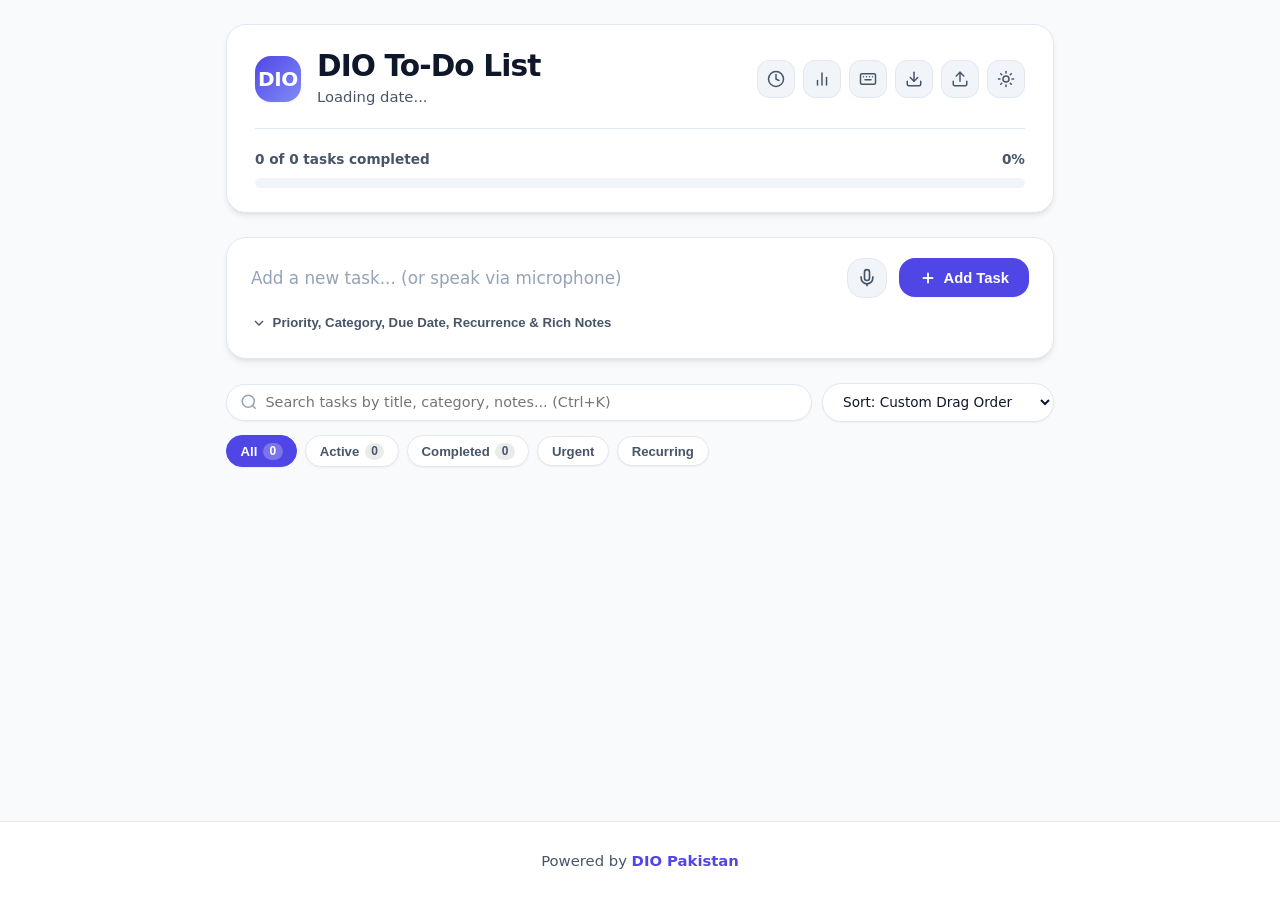
==== commit 2d5d4552: "DIO Pakistan" ====
--- a/standalone.html
+++ b/standalone.html
@@ -2452,6 +2452,19 @@
       render();
     });
 
+    // Floating Scroll to Top button listener
+    const scrollTopBtn = document.getElementById('scroll-top-btn');
+    window.addEventListener('scroll', () => {
+      if (window.scrollY > 200) {
+        scrollTopBtn.classList.add('visible');
+      } else {
+        scrollTopBtn.classList.remove('visible');
+      }
+    });
+    scrollTopBtn.addEventListener('click', () => {
+      window.scrollTo({ top: 0, behavior: 'smooth' });
+    });
+
     // Keyboard Shortcuts Listener
     document.addEventListener('keydown', (e) => {
       // If typing inside an input or editable field, don't trigger global single-key shortcuts
